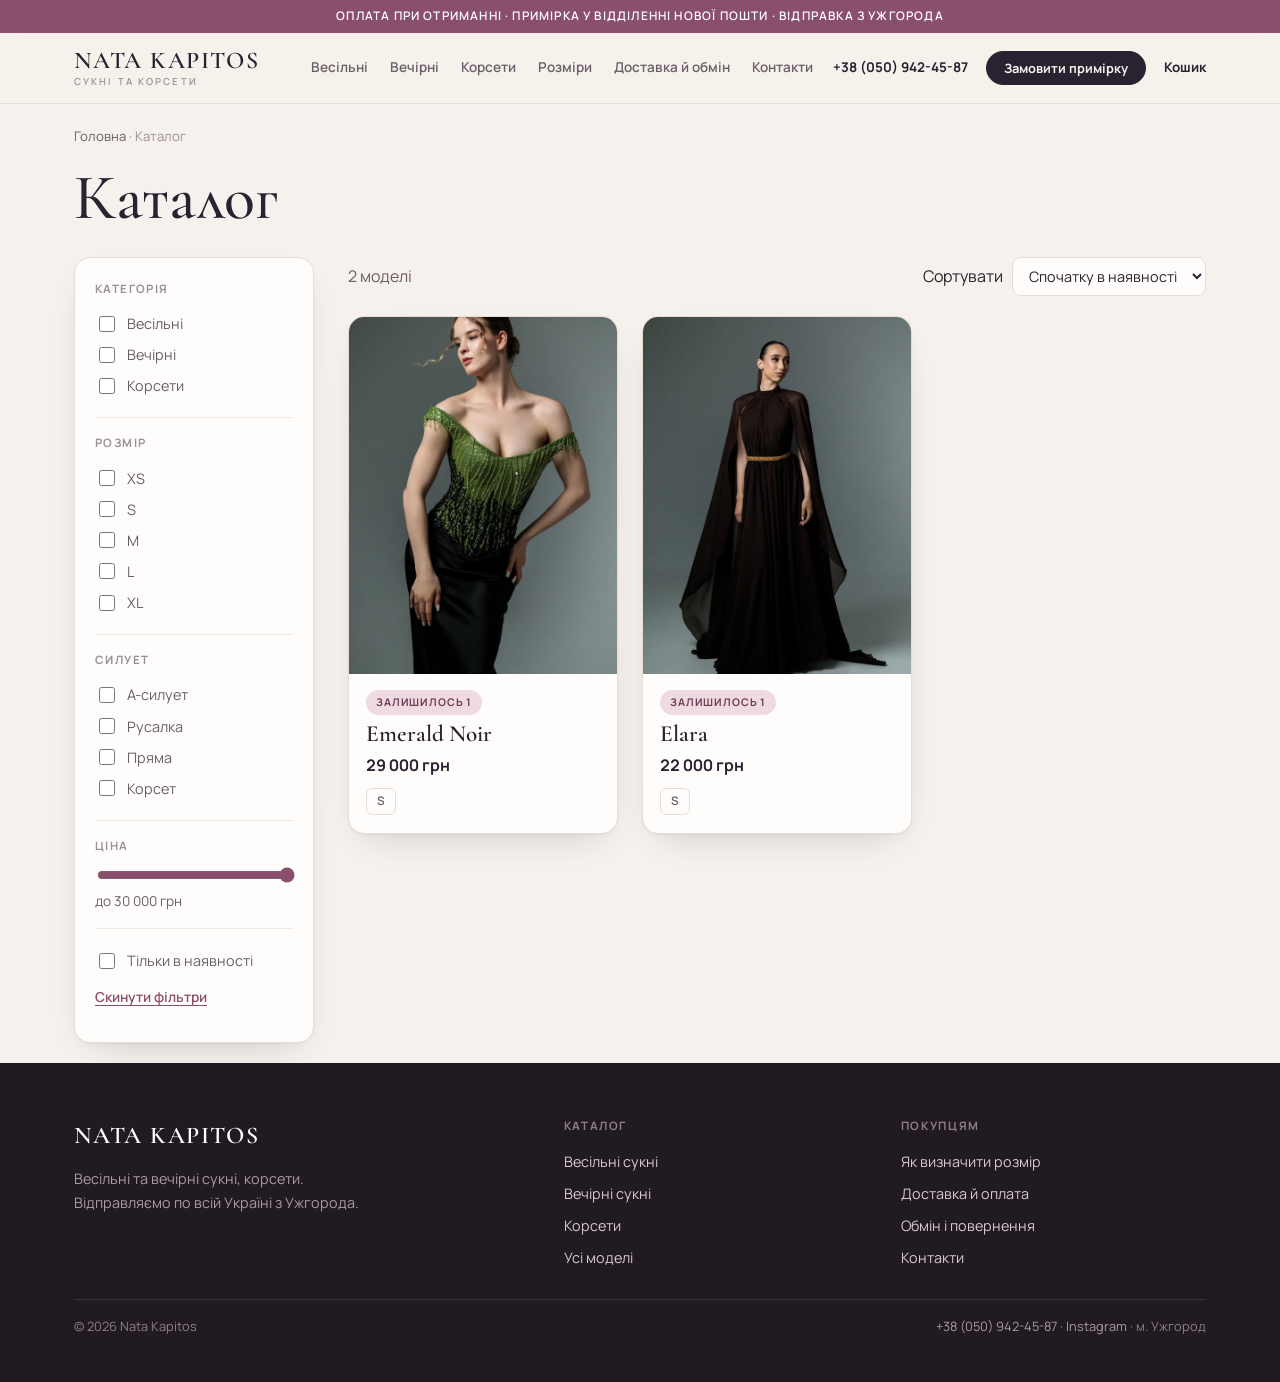
==== catalog.html @ 4259c287 "Новий дизайн сайту: примірка, надсилання замовлень, фавікон Co-Authored-By: Claude Opus 4.8 <noreply" ====
<!doctype html>
<html lang="uk">
<head>
<meta charset="utf-8">
<meta name="viewport" content="width=device-width,initial-scale=1">
<link rel="icon" href="favicon.svg" type="image/svg+xml">
<link rel="alternate icon" href="favicon.ico" sizes="any">
<link rel="apple-touch-icon" href="apple-touch-icon.png">
<meta name="theme-color" content="#8a4f6d">
<title>Каталог — Nata Kapitos</title>
<meta name="description" content="Каталог весільних і вечірніх суконь та корсетів. Фільтри за розміром, силуетом і ціною.">
<link rel="preconnect" href="https://fonts.googleapis.com">
<link rel="preconnect" href="https://fonts.gstatic.com" crossorigin>
<link href="https://fonts.googleapis.com/css2?family=Cormorant+Garamond:ital,wght@0,400;0,500;0,600;1,400;1,500;1,600&family=Manrope:wght@400;500;600;700&display=swap" rel="stylesheet">
<link rel="stylesheet" href="assets/style.css">
</head>
<body>
<div class="ship-note">Оплата при отриманні · Примірка у відділенні Нової Пошти · Відправка з Ужгорода</div>
<header>
  <div class="wrap bar">
    <a class="brand" href="index.html">NATA KAPITOS<small>сукні та корсети</small></a>
    <button class="burger" aria-expanded="false" aria-label="Меню">Меню</button>
    <nav><a href="catalog.html?cat=Весільні">Весільні</a><a href="catalog.html?cat=Вечірні">Вечірні</a><a href="catalog.html?cat=Корсети">Корсети</a><a href="sizes.html">Розміри</a><a href="info.html">Доставка й обмін</a><a href="contacts.html">Контакти</a></nav>
    <div class="bar-act">
      <a class="phone-txt" href="tel:+380509424587">+38 (050) 942-45-87</a>
      <a class="btn fitting hdr-cta" href="https://www.instagram.com/natakapitos/" target="_blank" rel="noopener">Замовити примірку</a>
      <a class="cart-link" href="cart.html">Кошик<span class="cart-count" style="display:none">0</span></a>
    </div>
  </div>
</header>

<main><div class="wrap">
  <div class="crumbs"><a href="index.html">Головна</a> · Каталог</div>
  <h1 style="margin-bottom:26px">Каталог</h1>
  <div class="cat-layout">
    <aside class="filters">
      <div class="fgroup">
        <h4>Категорія</h4>
        <label><input type="checkbox" class="f-cat" value="Весільні"> Весільні</label>
        <label><input type="checkbox" class="f-cat" value="Вечірні"> Вечірні</label>
        <label><input type="checkbox" class="f-cat" value="Корсети"> Корсети</label>
      </div>
      <div class="fgroup">
        <h4>Розмір</h4>
        <label><input type="checkbox" class="f-size" value="XS"> XS</label>
        <label><input type="checkbox" class="f-size" value="S"> S</label>
        <label><input type="checkbox" class="f-size" value="M"> M</label>
        <label><input type="checkbox" class="f-size" value="L"> L</label>
        <label><input type="checkbox" class="f-size" value="XL"> XL</label>
      </div>
      <div class="fgroup">
        <h4>Силует</h4>
        <label><input type="checkbox" class="f-sil" value="А-силует"> А-силует</label>
        <label><input type="checkbox" class="f-sil" value="Русалка"> Русалка</label>
        <label><input type="checkbox" class="f-sil" value="Пряма"> Пряма</label>
        <label><input type="checkbox" class="f-sil" value="Корсет"> Корсет</label>
      </div>
      <div class="fgroup">
        <h4>Ціна</h4>
        <input type="range" id="f-price" min="5000" max="30000" step="500" value="30000" style="width:100%">
        <div class="small muted" id="price-label"></div>
      </div>
      <div class="fgroup" style="border:none">
        <label><input type="checkbox" id="f-stock"> Тільки в наявності</label>
        <button class="linkbtn" id="f-reset" style="margin-top:10px">Скинути фільтри</button>
      </div>
    </aside>
    <div>
      <div class="result-bar">
        <span class="muted" id="result-count"></span>
        <label>Сортувати
          <select id="f-sort" style="width:auto;display:inline-block;margin-left:6px">
            <option value="default">Спочатку в наявності</option>
            <option value="price-asc">Дешевші спершу</option>
            <option value="price-desc">Дорожчі спершу</option>
          </select>
        </label>
      </div>
      <div class="grid" id="catalog-grid"></div>
    </div>
  </div>
</div></main>

<footer>
  <div class="wrap">
    <div class="fcols">
      <div>
        <div class="fbrand">NATA KAPITOS</div>
        <p style="margin-top:12px;max-width:34ch">Весільні та вечірні сукні, корсети.
        Відправляємо по всій Україні з Ужгорода.</p>
      </div>
      <div>
        <h4>Каталог</h4>
        <ul>
          <li><a href="catalog.html?cat=Весільні">Весільні сукні</a></li>
          <li><a href="catalog.html?cat=Вечірні">Вечірні сукні</a></li>
          <li><a href="catalog.html?cat=Корсети">Корсети</a></li>
          <li><a href="catalog.html">Усі моделі</a></li>
        </ul>
      </div>
      <div>
        <h4>Покупцям</h4>
        <ul>
          <li><a href="sizes.html">Як визначити розмір</a></li>
          <li><a href="info.html">Доставка й оплата</a></li>
          <li><a href="info.html#exchange">Обмін і повернення</a></li>
          <li><a href="contacts.html">Контакти</a></li>
        </ul>
      </div>
    </div>
    <div class="fbot">
      <span>© 2026 Nata Kapitos</span>
      <span><a href="tel:+380509424587">+38 (050) 942-45-87</a> · <a href="https://www.instagram.com/natakapitos/" target="_blank" rel="noopener">Instagram</a> · м. Ужгород</span>
    </div>
  </div>
</footer>
<script src="data/products.js"></script>
<script src="assets/app.js"></script>
</body>
</html>
---- assets/style.css ----
/* Nata Kapitos — дизайн-система (Cormorant Garamond + Manrope) */
:root{
  --ground:#f6f1ec;
  --paper:#fffdfb;
  --panel:#fbf6f1;
  --ink:#2a2230;
  --soft:#6a5f68;
  --faint:#9c9099;
  --line:#e7ddd4;
  --line-2:#f1eae3;
  --accent:#8a4f6d;
  --accent-deep:#6f3d57;
  --blush:#efdae1;
  --gold:#b08b57;
  --ok:#5f8a66;
  --serif:"Cormorant Garamond",Georgia,"Times New Roman",serif;
  --sans:"Manrope",system-ui,-apple-system,"Segoe UI",sans-serif;
  --shadow:0 1px 2px rgba(42,34,48,.05),0 14px 36px -20px rgba(42,34,48,.28);
  --shadow-lift:0 2px 8px rgba(42,34,48,.08),0 28px 64px -28px rgba(42,34,48,.42);
  --maxw:1180px;
  color-scheme:light;
}
*{box-sizing:border-box}
html{scroll-behavior:smooth}
body{
  margin:0;background:var(--ground);color:var(--ink);
  font-family:var(--sans);font-size:16px;line-height:1.6;-webkit-font-smoothing:antialiased;
}
img{max-width:100%;display:block}
a{color:inherit;text-decoration:none}
.wrap{max-width:var(--maxw);margin:0 auto;padding:0 24px}
.muted{color:var(--soft)}
.small{font-size:.85rem}

h1,h2,h3,h4{font-family:var(--serif);font-weight:500;letter-spacing:-.005em;margin:0;text-wrap:balance}
h1{font-size:clamp(2.4rem,5.4vw,4rem);line-height:1.03}
h2{font-size:clamp(1.8rem,3.6vw,2.6rem);line-height:1.08}
p{margin:0 0 1em}

/* ---------- buttons ---------- */
.btn{
  display:inline-flex;align-items:center;gap:8px;justify-content:center;
  font-family:var(--sans);font-weight:700;font-size:.9rem;line-height:1;cursor:pointer;
  background:var(--accent);color:#fff;border:1px solid var(--accent);
  padding:13px 24px;border-radius:999px;transition:background .2s,transform .2s,box-shadow .2s,color .2s,border-color .2s;
}
.btn:hover{background:var(--accent-deep);border-color:var(--accent-deep);transform:translateY(-2px);box-shadow:var(--shadow)}
.btn.ghost{background:transparent;color:var(--ink);border-color:var(--line)}
.btn.ghost:hover{color:var(--accent);border-color:var(--accent);background:transparent}
.btn.fitting{background:var(--ink);border-color:var(--ink);color:var(--ground)}
.btn.fitting:hover{background:var(--accent);border-color:var(--accent);color:#fff}
.btn.wide{width:100%}
.btn:disabled{opacity:.45;cursor:not-allowed;transform:none;box-shadow:none}
.linkbtn{background:none;border:0;color:var(--accent);font:inherit;font-weight:600;font-size:.86rem;cursor:pointer;padding:0;text-decoration:underline;text-underline-offset:3px}
.linkbtn:hover{color:var(--accent-deep)}
.eyebrow{font-size:.74rem;font-weight:700;letter-spacing:.2em;text-transform:uppercase;color:var(--accent);margin:0 0 14px}

/* ---------- top note ---------- */
.ship-note{
  background:var(--accent);color:#fff;text-align:center;
  font-size:.74rem;font-weight:600;letter-spacing:.1em;text-transform:uppercase;padding:7px 14px;
}

/* ---------- header ---------- */
header{position:sticky;top:0;z-index:50;background:rgba(246,241,236,.9);backdrop-filter:blur(12px);border-bottom:1px solid var(--line)}
.bar{display:flex;align-items:center;gap:20px;height:70px}
.brand{font-family:var(--serif);font-weight:600;font-size:1.5rem;letter-spacing:.06em;line-height:1;display:flex;flex-direction:column}
.brand small{font-family:var(--sans);font-size:.6rem;font-weight:600;letter-spacing:.22em;text-transform:uppercase;color:var(--faint);margin-top:4px}
.bar nav{display:flex;gap:22px;margin-left:auto;font-size:.85rem;font-weight:600}
.bar nav a{color:var(--soft);transition:color .2s;position:relative}
.bar nav a:hover,.bar nav a[aria-current]{color:var(--accent)}
.bar-act{display:flex;align-items:center;gap:18px;font-size:.84rem;font-weight:700}
.bar-act a{color:var(--ink)}
.bar-act a:hover{color:var(--accent)}
.cart-link{display:inline-flex;align-items:center;gap:6px}
.cart-count{background:var(--accent);color:#fff;font-size:.72rem;min-width:19px;height:19px;border-radius:999px;display:inline-flex;align-items:center;justify-content:center;padding:0 5px}
.bar-act .btn.hdr-cta{padding:10px 17px;font-size:.8rem}
@media(max-width:1040px){.bar-act .btn.hdr-cta{display:none}}
.burger{display:none;margin-left:auto;background:none;border:1px solid var(--line);border-radius:999px;padding:8px 15px;font:inherit;font-weight:700;font-size:.82rem;color:var(--ink);cursor:pointer}
@media(max-width:900px){
  .bar nav{display:none;position:absolute;top:70px;left:0;right:0;flex-direction:column;gap:0;background:var(--paper);border-bottom:1px solid var(--line);margin:0;padding:8px 0}
  .bar nav.open{display:flex}
  .bar nav a{padding:13px 24px;border-top:1px solid var(--line-2)}
  .burger{display:block}
  .bar-act .phone-txt{display:none}
}

/* ---------- hero ---------- */
main{display:block}
.hero{display:grid;grid-template-columns:1.02fr 1fr;gap:38px;align-items:stretch;padding:44px 0 8px}
@media(max-width:880px){.hero{grid-template-columns:1fr;gap:26px}}
.hero-copy{display:flex;flex-direction:column;justify-content:center;padding:6px 0}
.hero-copy h1 em{font-style:italic;color:var(--accent)}
.lead{max-width:48ch;margin:20px 0 0;font-size:1.08rem;color:var(--soft)}
.hero-cta{display:flex;flex-wrap:wrap;gap:12px;margin-top:26px}
.hero-facts{display:flex;flex-wrap:wrap;gap:12px 30px;margin-top:30px;padding-top:24px;border-top:1px solid var(--line)}
.hero-facts>div{display:flex;flex-direction:column;font-size:.82rem;color:var(--soft)}
.hero-facts b{font-family:var(--serif);font-size:1.5rem;font-weight:600;color:var(--ink);line-height:1}
.hero-fig{position:relative;border-radius:20px;overflow:hidden;min-height:520px;box-shadow:var(--shadow);background:var(--panel)}
.hero-fig img{width:100%;height:100%;min-height:520px;object-fit:cover;object-position:50% 22%}
.hero-fig .fig-cap{position:absolute;left:20px;bottom:20px;right:20px;color:#fff;z-index:2;text-shadow:0 1px 16px rgba(0,0,0,.5)}
.hero-fig .fig-cap .k{display:block;font-size:.7rem;letter-spacing:.16em;text-transform:uppercase;opacity:.9}
.hero-fig .fig-cap .t{font-family:var(--serif);font-style:italic;font-size:1.5rem;margin-top:2px}
.hero-fig::after{content:"";position:absolute;inset:0;background:linear-gradient(0deg,rgba(28,18,26,.42),transparent 42%);z-index:1}

/* ---------- trust strip ---------- */
.trust{border-top:1px solid var(--line);border-bottom:1px solid var(--line);margin-top:34px;background:var(--panel)}
.trust .wrap{display:flex;flex-wrap:wrap;gap:10px 34px;justify-content:space-between;padding-top:15px;padding-bottom:15px}
.trust span{display:flex;align-items:center;gap:9px;font-size:.85rem;color:var(--soft)}
.trust b{color:var(--ink);font-weight:700}
.trust .dot{width:6px;height:6px;border-radius:50%;background:var(--accent);flex:none}

/* ---------- sections ---------- */
section{padding:60px 0}
.sec-head{display:flex;align-items:baseline;justify-content:space-between;gap:16px;margin-bottom:26px}
.sec-head h2{margin:0}
.sec-head a{font-size:.86rem;font-weight:700;color:var(--accent)}
.sec-head a:hover{text-decoration:underline;text-underline-offset:3px}
.sec-top{text-align:center;max-width:60ch;margin:0 auto 38px}
.sec-top h2{margin:0}
.sec-top p{margin:12px 0 0;color:var(--soft)}

/* thin decorative divider */
.tape{height:1px;background:var(--line);margin:8px 0}
.tape.tall{margin:20px 0}

/* ---------- categories ---------- */
.cats{display:grid;grid-template-columns:repeat(3,1fr);gap:20px}
@media(max-width:820px){.cats{grid-template-columns:1fr}}
.cat{position:relative;border-radius:18px;overflow:hidden;min-height:360px;display:flex;align-items:flex-end;box-shadow:var(--shadow);transition:transform .35s,box-shadow .35s;background:var(--panel)}
.cat:hover{transform:translateY(-4px);box-shadow:var(--shadow-lift)}
.cat img{position:absolute;inset:0;width:100%;height:100%;object-fit:cover;object-position:50% 20%}
.cat::after{content:"";position:absolute;inset:0;background:linear-gradient(0deg,rgba(24,14,22,.66),rgba(24,14,22,.05) 55%)}
.cat .cat-name{position:relative;z-index:2;padding:22px;color:#fff;width:100%;display:flex;flex-direction:column;gap:2px}
.cat .cat-name>span:first-child{font-family:var(--serif);font-weight:600;font-size:1.9rem;line-height:1.05}
.cat .cat-name .muted{color:rgba(255,255,255,.82)}
.cat .cat-ph{position:absolute;inset:0;background:linear-gradient(155deg,var(--blush),#c9a2b5 60%,var(--accent));z-index:0}
.cat .soon{position:absolute;top:16px;right:16px;z-index:3;background:rgba(255,255,255,.9);color:var(--accent);font-size:.66rem;font-weight:700;letter-spacing:.1em;text-transform:uppercase;padding:5px 11px;border-radius:999px}

/* ---------- product grid card ---------- */
.grid{display:grid;grid-template-columns:repeat(3,1fr);gap:24px}
@media(max-width:860px){.grid{grid-template-columns:repeat(2,1fr)}}
@media(max-width:520px){.grid{grid-template-columns:1fr}}
.card{background:var(--paper);border:1px solid var(--line);border-radius:16px;overflow:hidden;box-shadow:var(--shadow);transition:transform .3s,box-shadow .3s;display:flex;flex-direction:column}
.card:hover{transform:translateY(-4px);box-shadow:var(--shadow-lift)}
.imgwrap{position:relative;overflow:hidden;background:var(--panel)}
.imgwrap.card-img{aspect-ratio:3/4}
.imgwrap.card-img img{width:100%;height:100%;object-fit:cover;transition:transform .5s}
.card:hover .imgwrap.card-img img{transform:scale(1.04)}
.card-b{padding:16px 17px 18px;display:flex;flex-direction:column;gap:7px}
.card-name{font-family:var(--serif);font-weight:600;font-size:1.45rem;line-height:1.05}
.card-price{font-weight:700;font-size:1rem;font-variant-numeric:tabular-nums}
.badge{align-self:flex-start;font-size:.66rem;font-weight:700;letter-spacing:.08em;text-transform:uppercase;padding:4px 10px;border-radius:999px}
.badge.ok{background:color-mix(in srgb,var(--ok) 15%,white);color:var(--ok)}
.badge.low{background:var(--blush);color:var(--accent-deep)}
.sizes-line{display:flex;flex-wrap:wrap;gap:6px;margin-top:2px}
.sz{font-size:.74rem;font-weight:600;color:var(--soft);border:1px solid var(--line);border-radius:6px;padding:3px 8px;min-width:30px;text-align:center}
.sz.out{opacity:.4;text-decoration:line-through}

/* ---------- crumbs ---------- */
.crumbs{font-size:.82rem;color:var(--faint);margin:22px 0 18px}
.crumbs a{color:var(--soft)}
.crumbs a:hover{color:var(--accent)}

/* ---------- catalog ---------- */
.cat-layout{display:grid;grid-template-columns:240px 1fr;gap:34px;align-items:start}
@media(max-width:820px){.cat-layout{grid-template-columns:1fr}}
.filters{position:sticky;top:90px;display:flex;flex-direction:column;background:var(--paper);border:1px solid var(--line);border-radius:16px;padding:6px 20px 16px;box-shadow:var(--shadow)}
@media(max-width:820px){.filters{position:static}}
.fgroup{padding:16px 0;border-bottom:1px solid var(--line-2)}
.fgroup h4{font-family:var(--sans);font-size:.72rem;font-weight:700;letter-spacing:.12em;text-transform:uppercase;color:var(--faint);margin:0 0 10px}
.fgroup label{display:flex;align-items:center;gap:9px;font-size:.9rem;color:var(--soft);padding:4px 0;cursor:pointer}
.fgroup input[type=checkbox]{accent-color:var(--accent);width:16px;height:16px}
input[type=range]{accent-color:var(--accent)}
.result-bar{display:flex;align-items:center;justify-content:space-between;gap:12px;margin-bottom:20px;flex-wrap:wrap}
select{font:inherit;font-size:.9rem;color:var(--ink);background:var(--paper);border:1px solid var(--line);border-radius:9px;padding:8px 12px}
.empty{padding:40px;text-align:center;color:var(--soft);background:var(--panel);border:1px dashed var(--line);border-radius:14px}
.empty a{color:var(--accent);font-weight:600}

/* ---------- product page ---------- */
.pd{display:grid;grid-template-columns:1fr 1fr;gap:40px;align-items:start}
@media(max-width:860px){.pd{grid-template-columns:1fr;gap:26px}}
.imgwrap.gal-main{aspect-ratio:3/4;border-radius:16px;box-shadow:var(--shadow)}
.imgwrap.gal-main img{width:100%;height:100%;object-fit:cover}
.gal-thumbs{display:grid;grid-template-columns:repeat(4,1fr);gap:10px;margin-top:12px}
.thumb{border-radius:10px;overflow:hidden;cursor:pointer;border:2px solid transparent;transition:border-color .2s}
.thumb.sel{border-color:var(--accent)}
.imgwrap.thumb-img{aspect-ratio:3/4}
.imgwrap.thumb-img img{width:100%;height:100%;object-fit:cover}
.pd h1{font-size:clamp(2rem,4vw,2.9rem)}
.pd-sku{font-size:.82rem;color:var(--faint);margin:8px 0 14px}
.pd-price{font-family:var(--serif);font-weight:600;font-size:2rem;color:var(--ink);margin-bottom:12px}
.stock{font-size:.86rem;font-weight:600;margin-bottom:20px;display:flex;align-items:center;gap:8px}
.stock::before{content:"";width:8px;height:8px;border-radius:50%}
.stock.ok{color:var(--ok)}
.stock.ok::before{background:var(--ok)}
.stock.no{color:var(--faint)}
.stock.no::before{background:var(--faint)}
.pick-head{display:flex;align-items:baseline;justify-content:space-between;gap:12px;margin-bottom:10px}
.pick-head span{font-size:.78rem;font-weight:700;letter-spacing:.06em;text-transform:uppercase;color:var(--soft)}
.pick-head a{font-size:.82rem;color:var(--accent);font-weight:600}
.szpick{display:flex;flex-wrap:wrap;gap:9px;margin-bottom:22px}
.szpick button{font:inherit;font-weight:700;font-size:.92rem;min-width:52px;padding:11px 14px;border:1px solid var(--line);background:var(--paper);color:var(--ink);border-radius:10px;cursor:pointer;transition:all .2s}
.szpick button[aria-pressed=true]{border-color:var(--accent);background:var(--accent);color:#fff}
.szpick button:disabled{opacity:.35;text-decoration:line-through;cursor:not-allowed}
.meas{background:var(--panel);border:1px solid var(--line);border-radius:14px;padding:18px 20px;margin-bottom:24px}
.meas h4{font-family:var(--sans);font-size:.76rem;font-weight:700;letter-spacing:.08em;text-transform:uppercase;color:var(--soft);margin:0 0 12px}
.meas table{width:100%;border-collapse:collapse;font-size:.9rem}
.meas td{padding:6px 0;color:var(--soft);font-variant-numeric:tabular-nums}
.meas td:nth-child(odd){color:var(--ink)}
.meas .model{font-size:.82rem;color:var(--faint);margin-top:10px}
.buyrow{display:flex;flex-wrap:wrap;gap:12px;margin-bottom:14px}
.buyrow .btn{flex:1;min-width:180px}
.assur{display:flex;flex-direction:column;gap:8px;margin-top:20px;padding-top:20px;border-top:1px solid var(--line)}
.assur div{font-size:.86rem;color:var(--soft);padding-left:24px;position:relative}
.assur div::before{content:"✓";position:absolute;left:0;color:var(--accent);font-weight:800}
#added{color:var(--ok)}
#added a{color:var(--accent);font-weight:600}

/* details on product */
#details details{border-bottom:1px solid var(--line);padding:2px 0}
#details summary{font-family:var(--serif);font-size:1.25rem;font-weight:600;padding:16px 0;cursor:pointer;list-style:none;display:flex;justify-content:space-between;align-items:center}
#details summary::-webkit-details-marker{display:none}
#details summary::after{content:"+";color:var(--accent);font-size:1.4rem;font-family:var(--sans)}
#details details[open] summary::after{content:"–"}
#details .dbody{padding:0 0 18px;color:var(--soft);font-size:.95rem}
#details .dbody a{color:var(--accent);font-weight:600}

/* ---------- cart ---------- */
.cart-layout{display:grid;grid-template-columns:1.4fr 1fr;gap:34px;align-items:start}
@media(max-width:820px){.cart-layout{grid-template-columns:1fr}}
.cartrow{display:grid;grid-template-columns:84px 1fr auto;gap:16px;align-items:center;padding:16px 0;border-bottom:1px solid var(--line)}
.imgwrap.cart-img{width:84px;aspect-ratio:3/4;border-radius:10px}
.imgwrap.cart-img img{width:100%;height:100%;object-fit:cover}
.cartrow .card-name{font-size:1.25rem}
.panel{background:var(--paper);border:1px solid var(--line);border-radius:16px;padding:26px 24px;box-shadow:var(--shadow)}
.note{background:var(--blush);color:var(--accent-deep);font-size:.88rem;font-weight:600;padding:11px 14px;border-radius:10px;margin-bottom:18px}
.field{margin-bottom:14px;display:flex;flex-direction:column}
.field label{font-size:.76rem;font-weight:700;letter-spacing:.04em;text-transform:uppercase;color:var(--soft);margin-bottom:6px}
.field input,.field textarea{font:inherit;font-size:.95rem;color:var(--ink);background:var(--ground);border:1px solid var(--line);border-radius:10px;padding:11px 13px;transition:border-color .2s,box-shadow .2s}
.field input:focus,.field textarea:focus,select:focus,.szpick button:focus-visible,.btn:focus-visible{outline:none;border-color:var(--accent);box-shadow:0 0 0 3px color-mix(in srgb,var(--accent) 22%,transparent)}
.btn:focus-visible,.szpick button:focus-visible{box-shadow:0 0 0 3px color-mix(in srgb,var(--accent) 30%,transparent)}
.sumrow{display:flex;justify-content:space-between;gap:12px;font-size:.92rem;color:var(--soft);padding:7px 0}
.sumrow.total{border-top:1px solid var(--line);margin-top:6px;padding-top:12px;font-family:var(--serif);font-size:1.3rem;font-weight:600;color:var(--ink)}
pre{white-space:pre-wrap;font-family:var(--sans)!important;font-size:14px;background:var(--panel);padding:16px;border-radius:10px;border:1px solid var(--line)}

/* ---------- how it works / steps ---------- */
.steps{display:grid;grid-template-columns:repeat(3,1fr);gap:22px}
@media(max-width:760px){.steps{grid-template-columns:1fr}}
.step{background:var(--paper);border:1px solid var(--line);border-radius:16px;padding:26px 24px;box-shadow:var(--shadow)}
.step .n{font-family:var(--serif);font-style:italic;font-size:2.4rem;color:var(--accent);line-height:1}
.step h3{font-family:var(--sans);font-size:1.05rem;font-weight:700;margin:12px 0 6px}
.step p{margin:0;font-size:.92rem;color:var(--soft)}
.step p a{color:var(--accent);font-weight:600}

/* ---------- about maker ---------- */
.maker{display:grid;grid-template-columns:.9fr 1.1fr;gap:38px;align-items:center}
@media(max-width:820px){.maker{grid-template-columns:1fr}}
.maker-fig{border-radius:18px;overflow:hidden;box-shadow:var(--shadow);aspect-ratio:4/5}
.maker-fig img{width:100%;height:100%;object-fit:cover}
.maker .sign{font-family:var(--serif);font-style:italic;font-size:1.4rem;color:var(--accent);margin-top:6px}

/* ---------- CTA band ---------- */
.cta-band{background:linear-gradient(160deg,var(--blush),var(--ground) 75%);border:1px solid var(--line);border-radius:20px;padding:44px 34px;text-align:center;box-shadow:var(--shadow)}
.cta-band h2{margin:0 0 10px}
.cta-band p{max-width:52ch;margin:0 auto 22px;color:var(--soft)}
.cta-band .hero-cta{justify-content:center;margin-top:0}

/* ---------- prose ---------- */
.prose{max-width:760px}
.prose h1{margin-bottom:6px}
.prose h2{font-size:1.6rem;margin:34px 0 10px}
.prose p{color:var(--soft)}
.prose ul,.prose ol{color:var(--soft);padding-left:22px;margin:0 0 1em}
.prose li{margin-bottom:6px}
.prose a{color:var(--accent);font-weight:600}
.prose table{width:100%;border-collapse:collapse;margin:14px 0;font-size:.92rem}
.prose th,.prose td{border:1px solid var(--line);padding:9px 12px;text-align:left}
.prose th{background:var(--panel);font-family:var(--sans);font-weight:700;font-size:.82rem;letter-spacing:.04em}
.prose td{color:var(--soft);font-variant-numeric:tabular-nums}

/* ---------- placeholders (fallback) ---------- */
.ph{display:flex;align-items:center;justify-content:center;background:linear-gradient(155deg,var(--blush),#cbb0bf);color:var(--accent-deep);font-size:.74rem;font-weight:700;letter-spacing:.14em;text-transform:uppercase;min-height:100%;padding:20px;text-align:center}
.imgwrap .ph{position:absolute;inset:0}

/* ---------- footer ---------- */
footer{background:#211a23;color:#d6c9d1;margin-top:20px}
.fcols{display:grid;grid-template-columns:1.5fr 1fr 1fr;gap:32px;padding:54px 0 30px}
@media(max-width:760px){.fcols{grid-template-columns:1fr;gap:26px}}
.fbrand{font-family:var(--serif);font-weight:600;font-size:1.5rem;letter-spacing:.06em;color:#fff}
.fcols p{color:#a99ba4;font-size:.9rem}
.fcols h4{font-family:var(--sans);font-size:.72rem;font-weight:700;letter-spacing:.14em;text-transform:uppercase;color:#8d7f88;margin:0 0 14px}
.fcols ul{list-style:none;margin:0;padding:0;display:flex;flex-direction:column;gap:9px;font-size:.9rem}
.fcols ul a{color:#d6c9d1}
.fcols ul a:hover{color:#fff}
.fbot{border-top:1px solid rgba(255,255,255,.1);padding:16px 0 46px;font-size:.8rem;color:#8d7f88;display:flex;justify-content:space-between;flex-wrap:wrap;gap:8px}
.fbot a{color:#a99ba4}
.fbot a:hover{color:#fff}

@media(prefers-reduced-motion:reduce){*{transition:none!important;scroll-behavior:auto}}
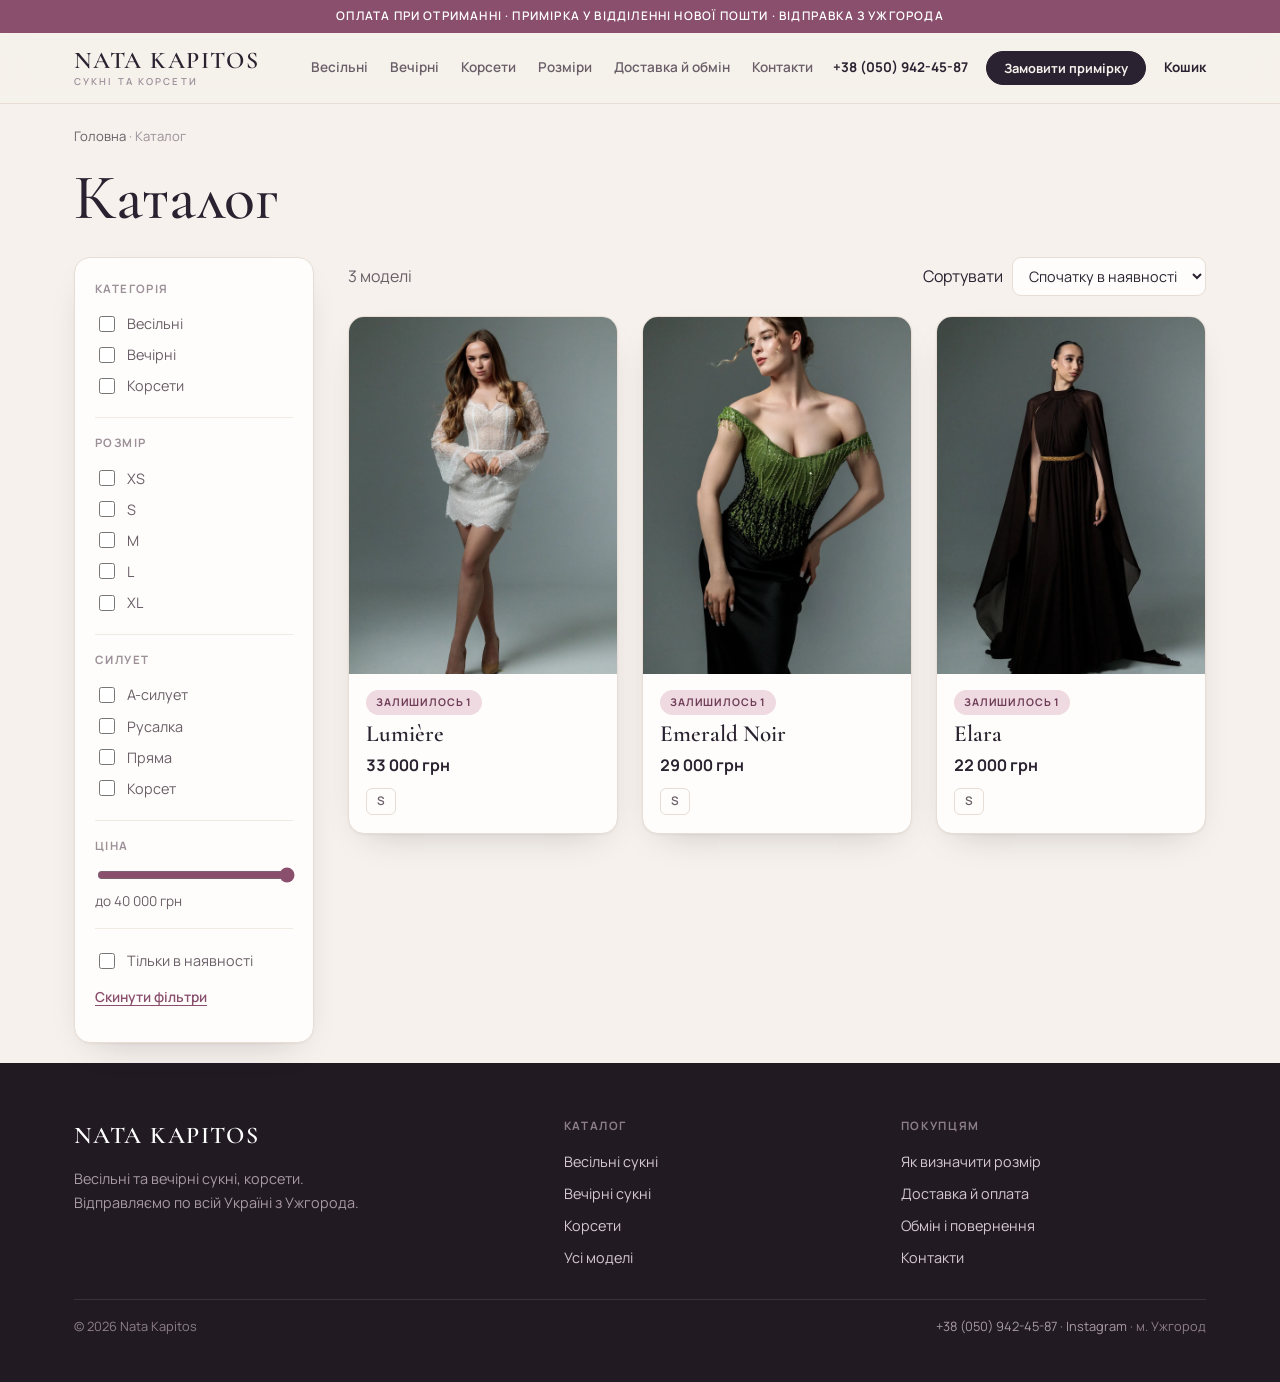
==== commit e2d4e167: "Веб-адмінка Pages CMS + дані у products.json, фікс фільтра ціни Co-Authored-By: Claude Opus 4.8 <nor" ====
--- a/catalog.html
+++ b/catalog.html
@@ -57,7 +57,7 @@
       </div>
       <div class="fgroup">
         <h4>Ціна</h4>
-        <input type="range" id="f-price" min="5000" max="30000" step="500" value="30000" style="width:100%">
+        <input type="range" id="f-price" min="5000" max="40000" step="500" value="40000" style="width:100%">
         <div class="small muted" id="price-label"></div>
       </div>
       <div class="fgroup" style="border:none">
